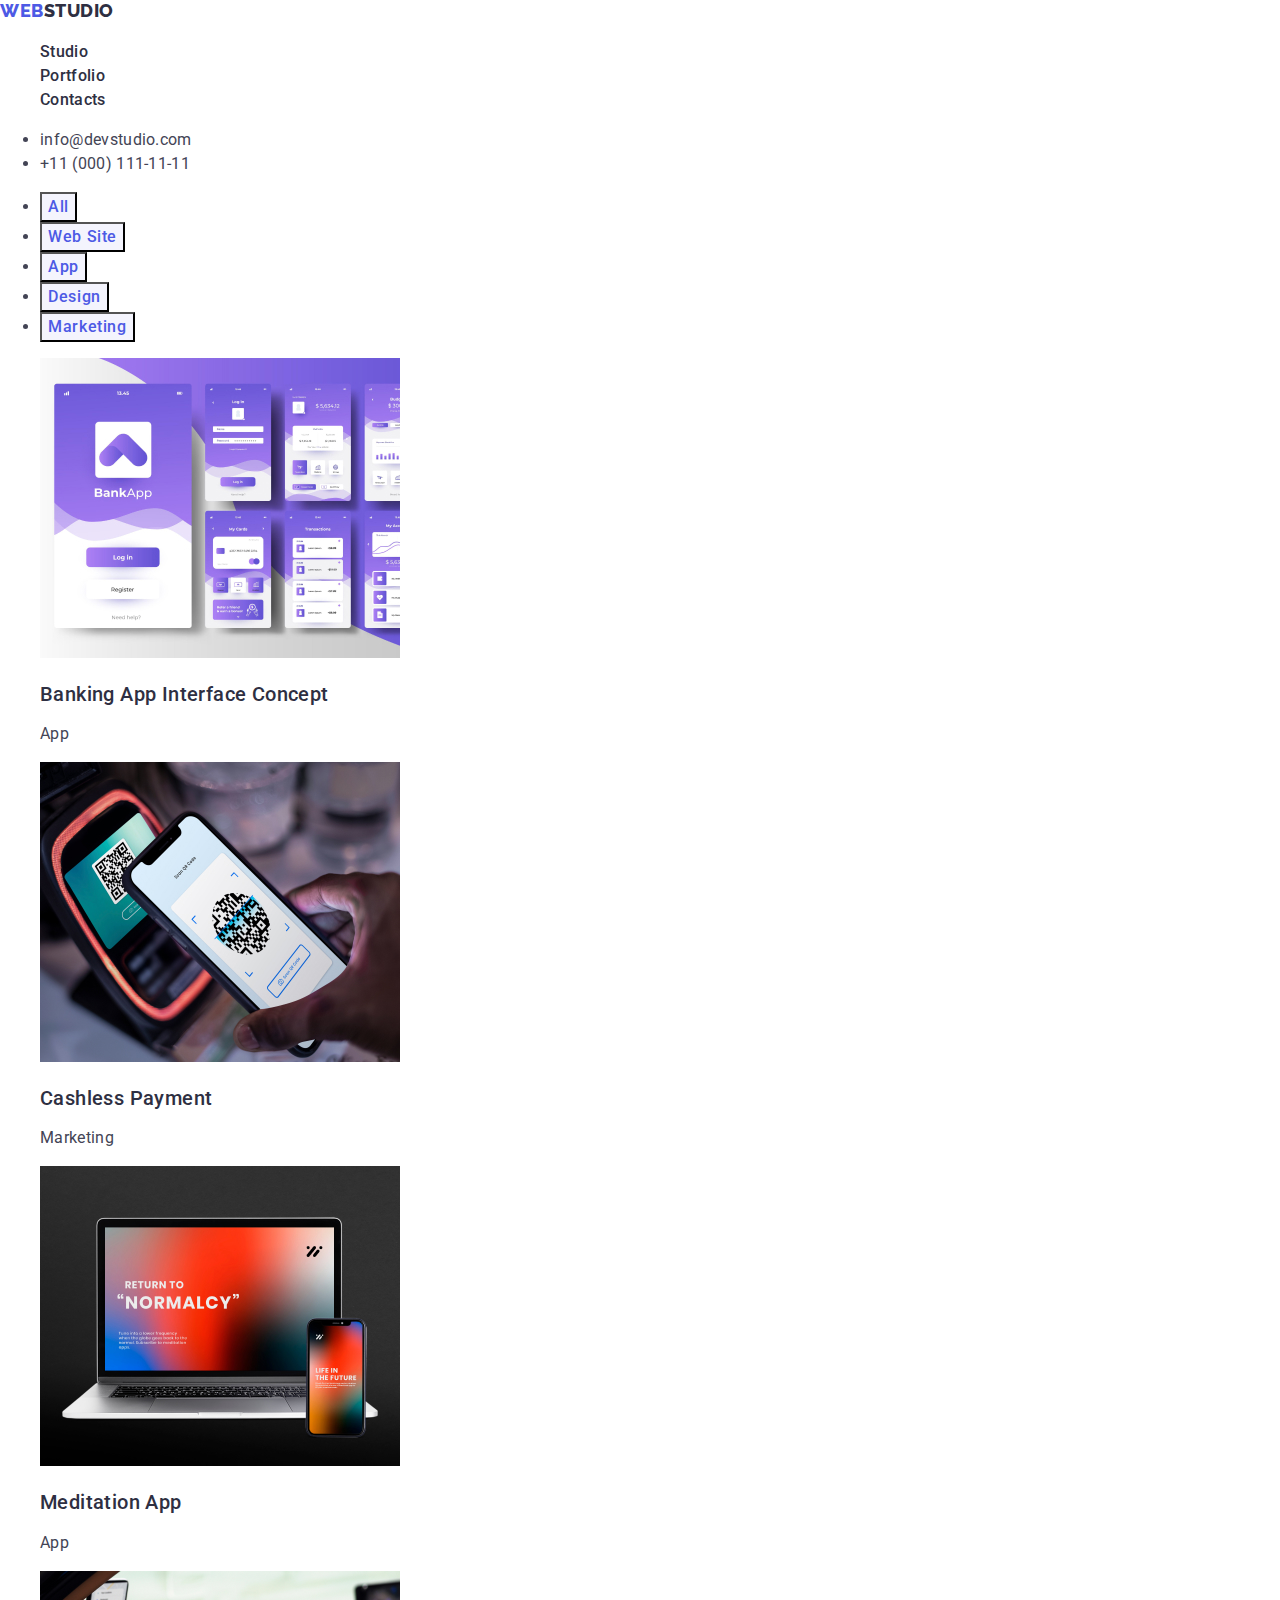
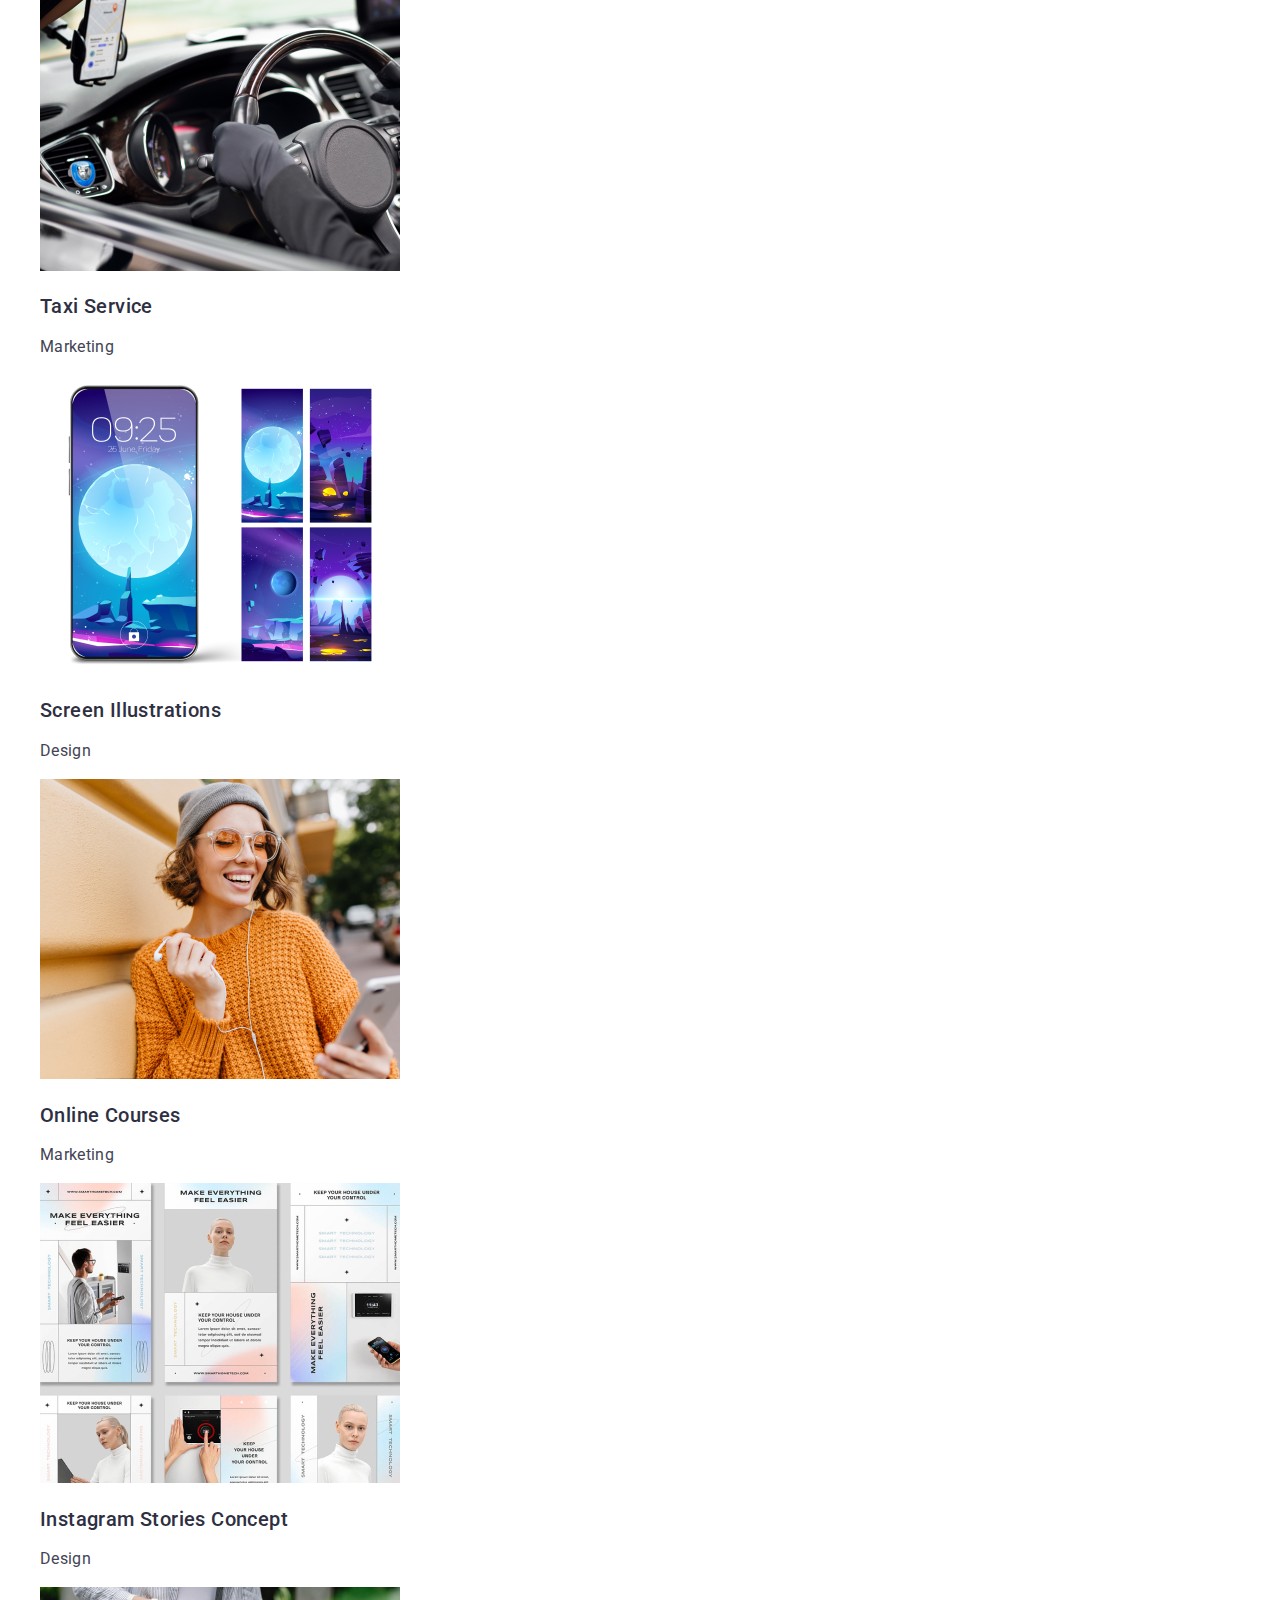
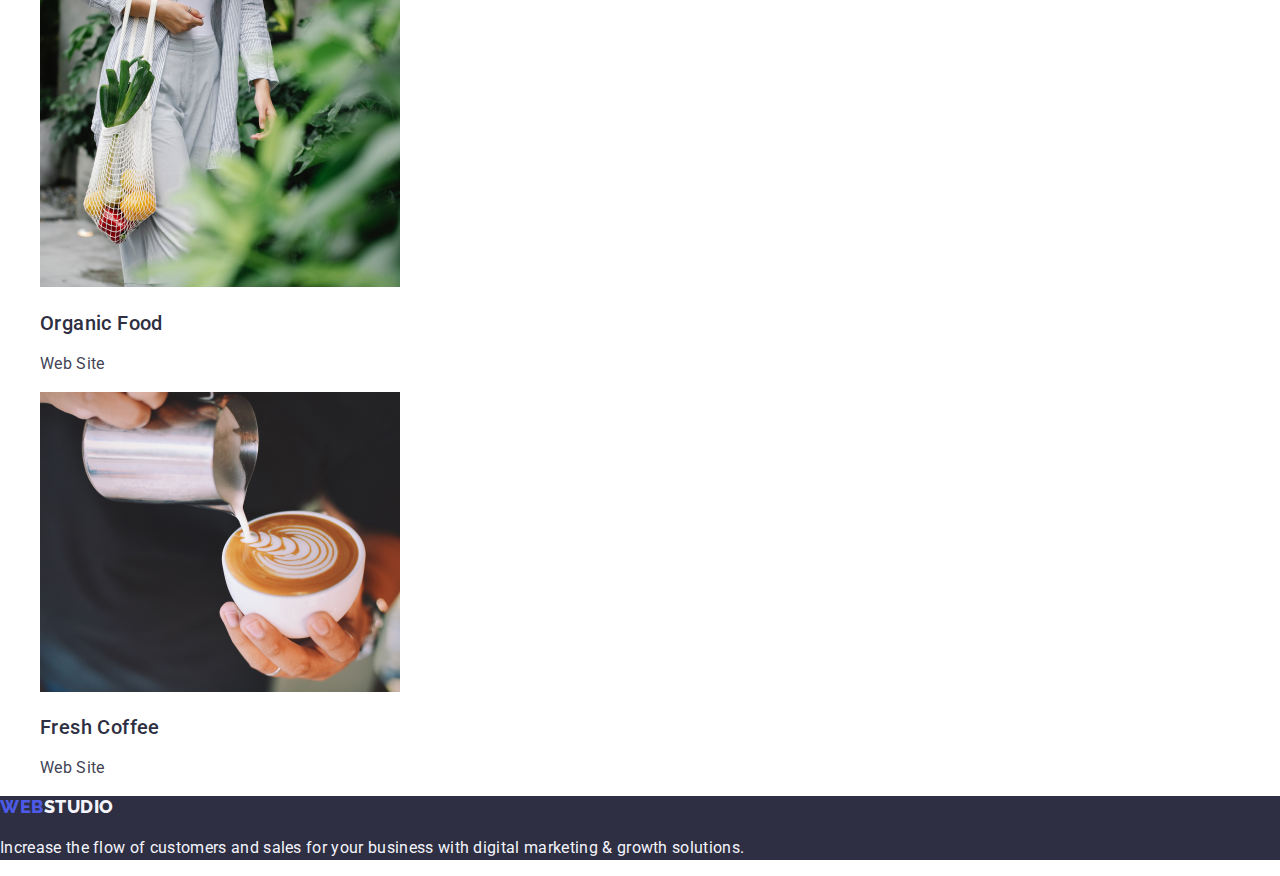
==== portfolio.html @ cd93c2cd "Clone" ====
<!DOCTYPE html>
<html lang="en">
  <head>
    <meta charset="UTF-8" />
    <meta http-equiv="X-UA-Compatible" content="IE=edge" />
    <meta name="viewport" content="width=device-width, initial-scale=1.0" />

    <link rel="preconnect" href="https://fonts.googleapis.com" />
    <link rel="preconnect" href="https://fonts.gstatic.com" crossorigin />
    <link
      href="https://fonts.googleapis.com/css2?family=Raleway:wght@800&family=Roboto:wght@400;500;700;900&display=swap"
      rel="stylesheet"
    />
    <link
      rel="stylesheet"
      href="https://cdn.jsdelivr.net/npm/modern-normalize@1.1.0/modern-normalize.min.css"
    />
    <link rel="stylesheet" href="./css/style.css" />
    <title>Portfolio</title>
  </head>
  <body>
    <header>
      <nav>
        <a class="logo link" href="./index.html"
          >Web<span class="logo-text">Studio</span>
        </a>
        <ul class="menu-nav list">
          <li><a class="menu-nav link" href="./index.html">Studio</a></li>
          <li>
            <a class="menu-nav link" href="./portfolio.html">Portfolio</a>
          </li>
          <li><a class="menu-nav link" href="">Contacts</a></li>
        </ul>
      </nav>

      <address class="contact">
        <ul class="contact list">
          <li>
            <a class="contact link" href="mailto:info@devstudio.com"
              >info@devstudio.com</a
            >
          </li>
          <li>
            <a class="contact link" href="tel:+110001111111"
              >+11 (000) 111-11-11</a
            >
          </li>
        </ul>
      </address>
    </header>
    <main>
      <section class="filter">
        <h1 hidden>Portfolio</h1>
        <ul class="filter list">
          <li><button class="filt-btn" type="button">All</button></li>
          <li><button class="filt-btn" type="button">Web Site</button></li>
          <li><button class="filt-btn" type="button">App</button></li>
          <li><button class="filt-btn" type="button">Design</button></li>
          <li><button class="filt-btn" type="button">Marketing</button></li>
        </ul>
        <ul class="work list">
          <li>
            <a class="project link" href="./images/banking-app.jpg">
              <img
                src="./images/banking-app.jpg"
                alt="Photo Banking App"
                width="360"
              />
              <h2 class="project-text">Banking App Interface Concept</h2>
              <p class="type-project">App</p>
            </a>
          </li>
          <li>
            <a class="project link" href="./images/cashless.jpg">
              <img
                src="./images/cashless.jpg"
                alt="Photo Cashless"
                width="360"
              />
              <h2 class="project-text">Cashless Payment</h2>
              <p class="type-project">Marketing</p>
            </a>
          </li>
          <li>
            <a class="project link" href="./images/meditation.jpg">
              <img
                src="./images/meditation.jpg"
                alt="Photo Meditation"
                width="360"
              />
              <h2 class="project-text">Meditation App</h2>
              <p class="type-project">App</p>
            </a>
          </li>
          <li>
            <a class="project link" href="./images/taxi-srv.jpg">
              <img
                src="./images/taxi-srv.jpg"
                alt="Pictures Taxi Service"
                width="360"
              />
              <h2 class="project-text">Taxi Service</h2>
              <p class="type-project">Marketing</p>
            </a>
          </li>
          <li>
            <a class="project link" href="./images/scr-illustr.jpg">
              <img
                src="./images/scr-illustr.jpg"
                alt="Pictures Screen Illustrations"
                width="360"
              />
              <h2 class="project-text">Screen Illustrations</h2>
              <p class="type-project">Design</p>
            </a>
          </li>
          <li>
            <a class="project link" href="./images/online-course.jpg">
              <img
                src="./images/online-course.jpg"
                alt="Pictures Online Courses"
                width="360"
              />
              <h2 class="project-text">Online Courses</h2>
              <p class="type-project">Marketing</p>
            </a>
          </li>
          <li>
            <a class="project link" href="./images/inst-story.jpg">
              <img
                src="./images/inst-story.jpg"
                alt="Photo Instagram Stories"
                width="360"
              />
              <h2 class="project-text">Instagram Stories Concept</h2>
              <p class="type-project">Design</p>
            </a>
          </li>
          <li>
            <a class="project link" href="./images/food.jpg">
              <img
                src="./images/food.jpg"
                alt="Photo Organic Food"
                width="360"
              />
              <h2 class="project-text">Organic Food</h2>
              <p class="type-project">Web Site</p>
            </a>
          </li>
          <li>
            <a class="project link" href="./images/coffee.jpg">
              <img
                src="./images/coffee.jpg"
                alt="Photo Fresh Coffee"
                width="360"
              />
              <h2 class="project-text">Fresh Coffee</h2>
              <p class="type-project">Web Site</p>
            </a>
          </li>
        </ul>
      </section>
    </main>
    <footer class="footer-conteiner">
      <a class="logo link" href="./index.html"
        >Web<span class="footer-logo">Studio</span></a
      >
      <p class="footer-text">
        Increase the flow of customers and sales for your business with digital
        marketing & growth solutions.
      </p>
    </footer>
  </body>
</html>
---- css/style.css ----
:root {
  --primary-font: "Roboto", sans-serif;
  --primary-fontsize: 16px;
  --primary-fontweight: 400;
  --primary-fontcolor: #434455;
  --primary-logocolor: #4d5ae5;
  --textcolor: #2e2f42;
  --textcolor2: #f4f4fd;
  --textlinknav: #404bbf;
  --primary-lineweight: 1.5;
  --btncolor: #4d5ae5;
  --btnBGcolor: #f4f4fd;
  --project-fontcolor: #2e2f42;
}

body {
  background: #ffffff;
  font-family: var(--primary-font);
  color: var(--primary-fontcolor);
  font-size: var(--primary-fontsize);
  line-height: var(--primary-lineweight);
  font-weight: var(--primary-fontweight);
}

.logo.link {
  font-family: "Raleway", sans-serif;
  font-weight: 800;
  text-transform: uppercase;
  font-size: 18px;
  line-height: 1.17;
  letter-spacing: 0.03em;
  color: var(--primary-logocolor);
  list-style: none;
  text-decoration: none;
}

.logo-text {
  color: var(--textcolor);
}

.menu-nav.list {
  font-weight: 500;
  list-style-type: none;
}
.menu-nav.link {
  letter-spacing: 0.02em;
  color: var(--textcolor);
  text-decoration: none;
}
.menu-nav.link:hover,
.menu-nav.link:focus {
  color: var(--textlinknav);
}

.contact {
  font-style: normal;
}

.contact.link:hover,
.contact.link:focus {
  color: #404bbf;
}

.contact.list {
  font-style: none;
  font-weight: 400;
  line-height: 1.5;
  color: #434455;
}

.contact.link {
  font-size: 16px;
  line-height: 1.5;
  letter-spacing: 0.02em;
  color: var(--primary-fontcolor);
  text-decoration: none;
}
.hero {
  background: var(--textcolor);
}

.hero-text {
  font-weight: 700;
  font-size: 56px;
  line-height: 1.07;
  text-align: center;
  letter-spacing: 0.02em;
  color: #ffffff;
}

.hero-button,
.filt-btn {
  background: #4d5ae5;
  font-family: "Roboto", sans-serif;
  font-weight: 500;
  font-size: 16px;
  line-height: 1.5;
  letter-spacing: 0.04em;
  color: #ffffff;
  cursor: pointer;
}
.hero-button:hover,
.hero-button:focus,
.contact-link:focus {
  background-color: #404bbf;
}

.hero-btn-txt {
}

.preference.list {
  list-style: none;
}
.pref-content {
  background-color: #ffffff;
}

.pref-text {
  font-size: 16px;
  line-height: 1.5;
  letter-spacing: 0.02em;
  color: var(---primary-fontcolor);
}

.name-sect {
  font-size: 36px;
  line-height: 1.11;
  letter-spacing: 0.02em;
  text-transform: capitalize;
  color: var(--textcolor);
  text-align: center;
}

.team-conteiner {
  background-color: #f4f4fd;
}
.doing.list {
  list-style: none;
}

.team.list {
  list-style: none;
}
.team-item {
  background-color: #ffffff;
}

.name-group {
  font-weight: 500;
  line-height: 1.2;
  font-size: 20px;
  letter-spacing: 0.02em;
  color: var(--textcolor);
}
.footer-conteiner {
  background-color: var(--textcolor);
}
.footer-text {
  line-height: 1.5;
  letter-spacing: 0.02em;
  color: #f4f4fd;
}
.footer-logo {
  color: #f4f4fd;
}

/* PORFOLIO */
.work.list {
  list-style: none;
}
.filt-btn {
  color: var(--btncolor);
  text-align: center;
  letter-spacing: 0.04em;
  background: var(--btnBGcolor);
}
.filt-btn:hover,
.filt-btn:focus {
  color: #ffffff;
  background-color: #404bbf;
}
.project.link {
  text-decoration: none;
}

.project-text {
  font-weight: 500;
  font-size: 20px;
  line-height: 1.2;
  letter-spacing: 0.02em;
  color: var(--project-fontcolor);
}
.type-project {
  font-weight: 400;
  font-size: 16px;
  line-height: 1.5;
  letter-spacing: 0.02em;
  color: var(--primary-fontcolor);
}
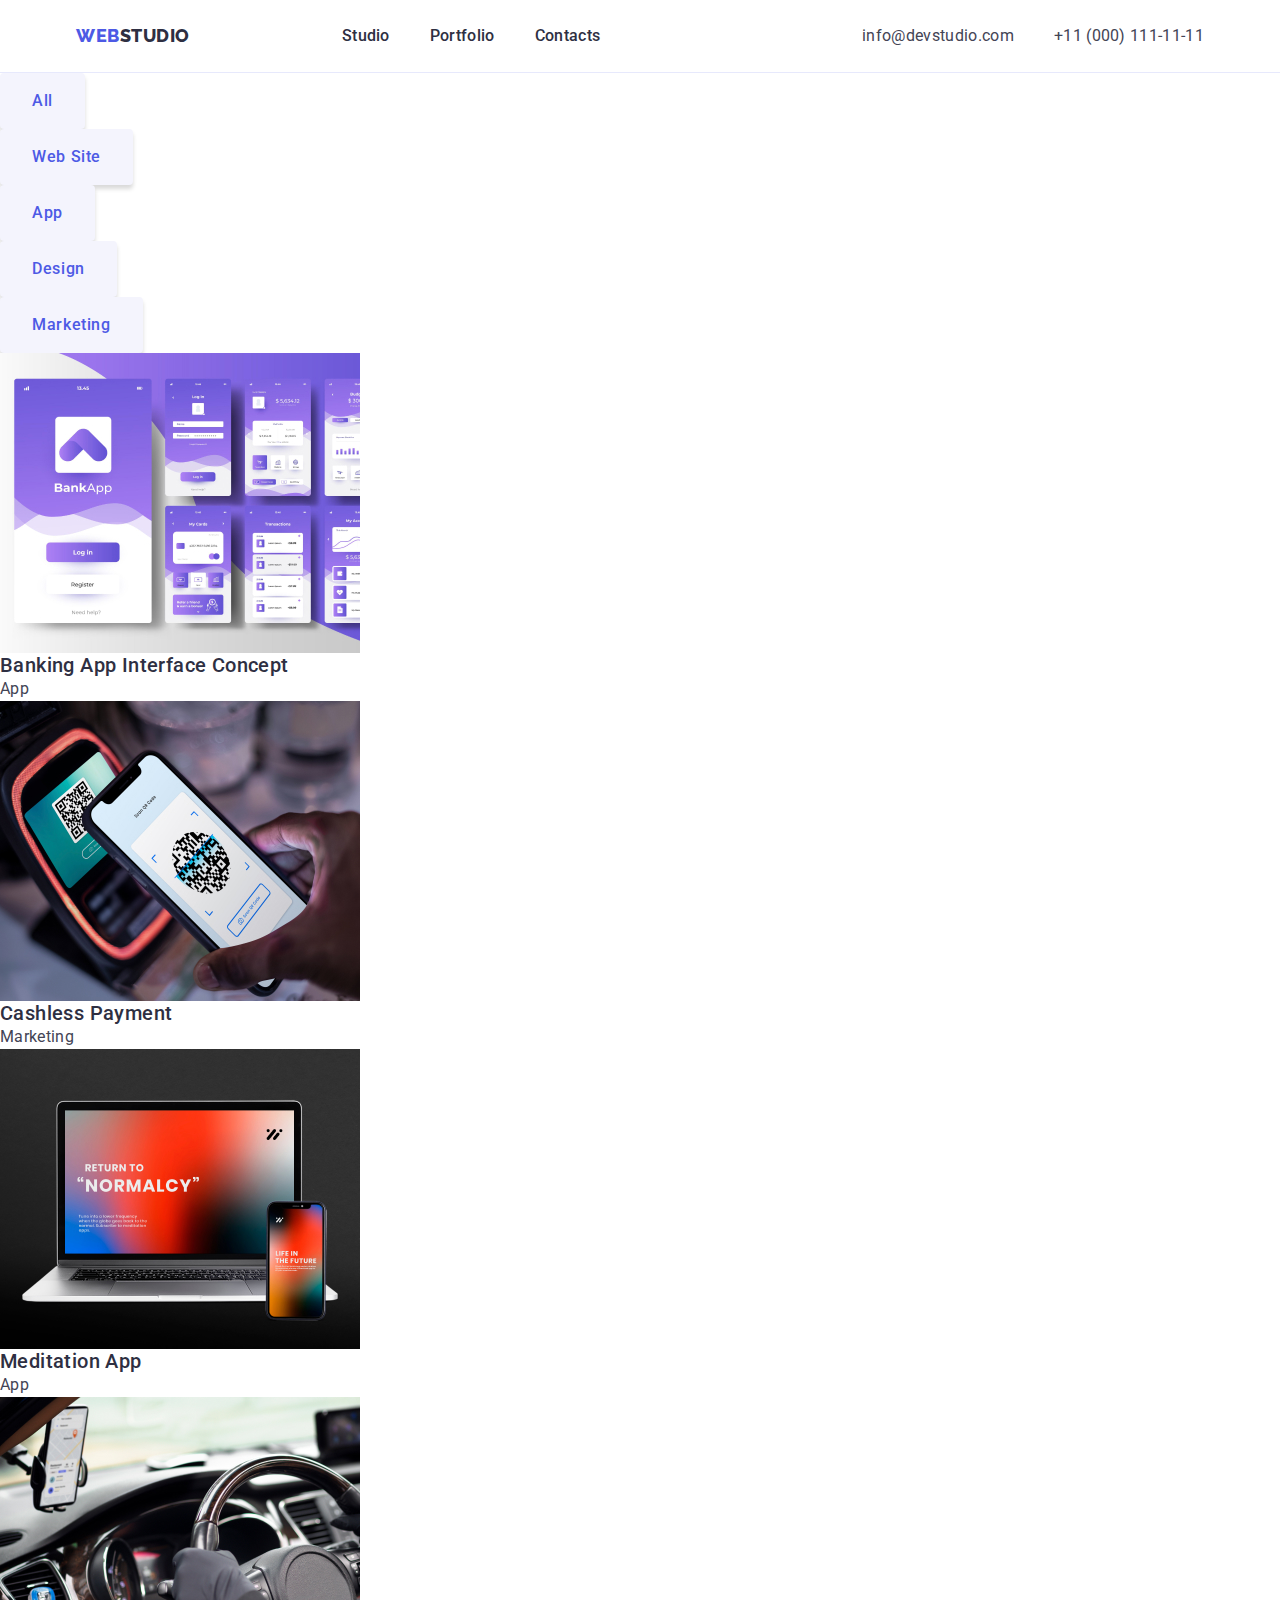
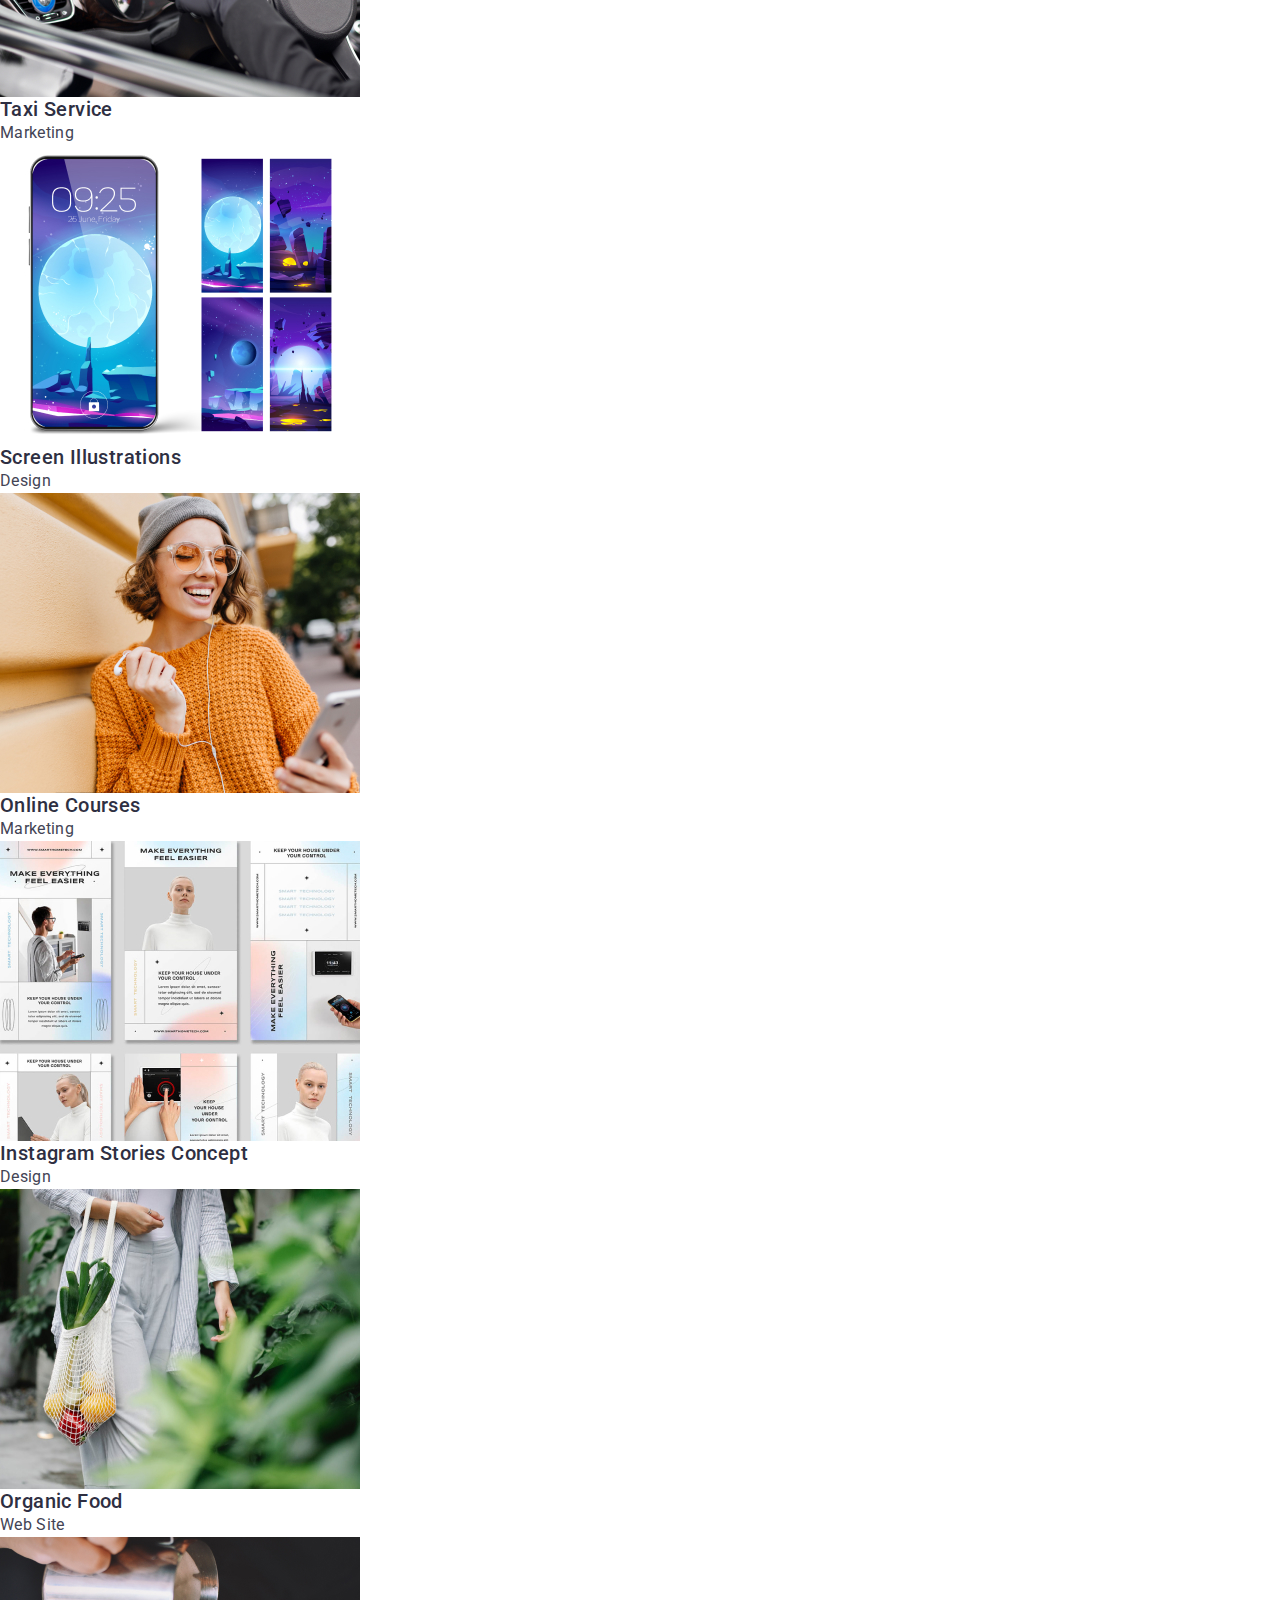
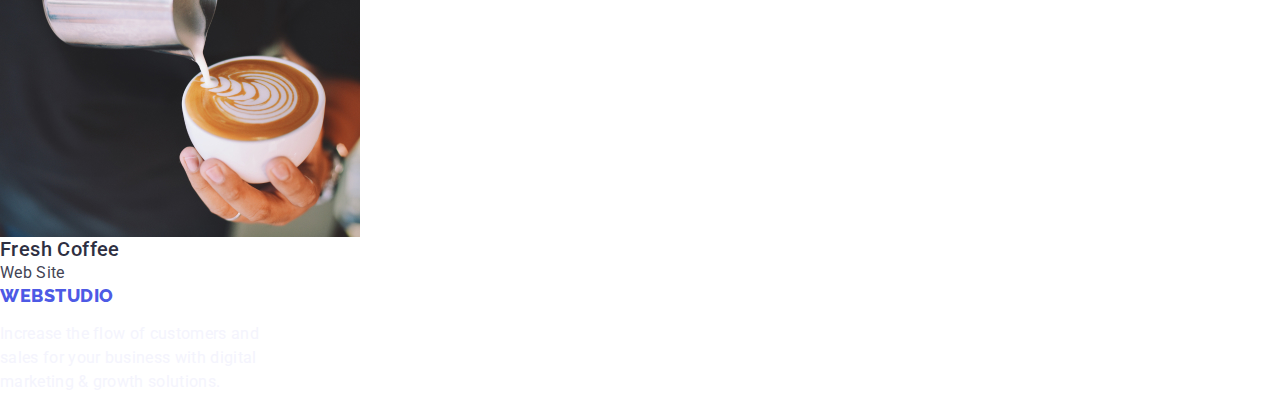
==== commit ba8535cf: "work over 01.06" ====
--- a/portfolio.html
+++ b/portfolio.html
@@ -19,35 +19,38 @@
     <title>Portfolio</title>
   </head>
   <body>
-    <header>
-      <nav>
-        <a class="logo link" href="./index.html"
-          >Web<span class="logo-text">Studio</span>
-        </a>
-        <ul class="menu-nav list">
-          <li><a class="menu-nav link" href="./index.html">Studio</a></li>
-          <li>
-            <a class="menu-nav link" href="./portfolio.html">Portfolio</a>
-          </li>
-          <li><a class="menu-nav link" href="">Contacts</a></li>
-        </ul>
-      </nav>
+    <header class="page-header">
+      <div class="container header-container">
+        <nav class="menu">
+          <a class="logo link" href="./index.html"
+            >Web<span class="logo-text">Studio</span>
+          </a>
+          <ul class="menu-nav list">
+            <li><a class="menu-nav link" href="./index.html">Studio</a></li>
+            <li>
+              <a class="menu-nav link" href="./portfolio.html">Portfolio</a>
+            </li>
+            <li><a class="menu-nav link" href="">Contacts</a></li>
+          </ul>
+        </nav>
 
-      <address class="contact">
-        <ul class="contact list">
-          <li>
-            <a class="contact link" href="mailto:info@devstudio.com"
-              >info@devstudio.com</a
-            >
-          </li>
-          <li>
-            <a class="contact link" href="tel:+110001111111"
-              >+11 (000) 111-11-11</a
-            >
-          </li>
-        </ul>
-      </address>
+        <address class="contact">
+          <ul class="contact list">
+            <li>
+              <a class="contact link" href="mailto:info@devstudio.com"
+                >info@devstudio.com</a
+              >
+            </li>
+            <li>
+              <a class="contact link" href="tel:+110001111111"
+                >+11 (000) 111-11-11</a
+              >
+            </li>
+          </ul>
+        </address>
+      </div>
     </header>
+    
     <main>
       <section class="filter">
         <h1 hidden>Portfolio</h1>
--- a/css/style.css
+++ b/css/style.css
@@ -13,6 +13,36 @@
   --project-fontcolor: #2e2f42;
 }
 
+h1,
+h2,
+h3,
+h4,
+h5,
+h6,
+p {
+  margin: 0;
+  margin-bottom: 0;
+}
+ul {
+  margin-top: 0;
+  margin-bottom: 0;
+  padding-left: 0;
+}
+
+a {
+  text-decoration: none;
+}
+
+img {
+  display: block;
+}
+
+.list {
+  list-style: none;
+  padding-left: 0;
+  margin: 0;
+}
+
 body {
   background: #ffffff;
   font-family: var(--primary-font);
@@ -21,7 +51,31 @@
   line-height: var(--primary-lineweight);
   font-weight: var(--primary-fontweight);
 }
-
+.container {
+  width: 1158px;
+  padding-left: 15px;
+  padding-right: 15px;
+  margin: 0 auto;
+  /* outline: ; */
+}
+
+.page-header{
+  border-bottom: 1px solid #e7e9fc
+}
+
+.container.header-container{
+  display: flex;
+  gap: 40px;
+  align-items: center;
+  height: 72px;
+
+  padding-top: 24px;
+  padding-bottom: 24px;
+}
+
+.logo-text {
+  color: var(--textcolor);
+}
 .logo.link {
   font-family: "Raleway", sans-serif;
   font-weight: 800;
@@ -34,38 +88,61 @@
   text-decoration: none;
 }
 
-.logo-text {
-  color: var(--textcolor);
+.menu {
+  display: flex;
+  align-items: center;
+  flex-grow: 1;
+}
+
+.logo {
+  display: flex;
+  flex-direction: row;
+  align-items: center;
+  margin-right: 76px;
+}
+
+.menu-nav {
+  gap: 40px;
+  display: flex;
+  align-items: center;
 }
 
 .menu-nav.list {
   font-weight: 500;
   list-style-type: none;
+  margin-left: 76px;
 }
 .menu-nav.link {
   letter-spacing: 0.02em;
   color: var(--textcolor);
   text-decoration: none;
-}
+  padding: 24px 0 24px;
+}
+
 .menu-nav.link:hover,
 .menu-nav.link:focus {
   color: var(--textlinknav);
 }
 
-.contact {
-  font-style: normal;
-}
-
 .contact.link:hover,
 .contact.link:focus {
   color: #404bbf;
 }
 
+.contact {
+  display: flex;
+  margin: 0 auto;
+}
 .contact.list {
+  display: flex;
+  gap: 40px;
+
   font-style: none;
   font-weight: 400;
   line-height: 1.5;
   color: #434455;
+  font-style: normal;
+  list-style-type: none;
 }
 
 .contact.link {
@@ -75,22 +152,47 @@
   color: var(--primary-fontcolor);
   text-decoration: none;
 }
-.hero {
+
+/* ---------------------SECTION 1 */
+
+.section {
+  /* padding-top: 120px;
+  padding-bottom: 120px; */
+}
+
+.section.hero {
   background: var(--textcolor);
+  height: 600px;
+  padding-top: 188px;
+  padding-bottom: 188px;
 }
 
 .hero-text {
   font-weight: 700;
   font-size: 56px;
   line-height: 1.07;
-  text-align: center;
   letter-spacing: 0.02em;
   color: #ffffff;
+
+  max-width: 496px;
+  margin: 0 auto;
+  margin-bottom: 48px;
+}
+
+.hero-button {
+  display: block;
+  margin: 0 auto;
+  min-width: 169px;
 }
 
 .hero-button,
 .filt-btn {
+  padding: 16px 32px;
   background: #4d5ae5;
+  box-shadow: 0px 4px 4px rgba(0, 0, 0, 0.15);
+  border-radius: 4px;
+  border: none;
+
   font-family: "Roboto", sans-serif;
   font-weight: 500;
   font-size: 16px;
@@ -108,11 +210,23 @@
 .hero-btn-txt {
 }
 
+/* -------------------SECTION 2 */
+.section.preference {
+  padding-top: 120px;
+  padding-bottom: 120px;
+}
+
 .preference.list {
-  list-style: none;
-}
+  display: flex;
+  gap: 24px;
+
+  list-style: none;
+}
+
 .pref-content {
   background-color: #ffffff;
+  width: calc((100% - 24px * 3) / 4);
+  margin-bottom: 8px;
 }
 
 .pref-text {
@@ -122,6 +236,12 @@
   color: var(---primary-fontcolor);
 }
 
+
+
+/* ---------------------SECTION 3 */
+.section.doing {
+  padding-bottom: 120px;
+}
 .name-sect {
   font-size: 36px;
   line-height: 1.11;
@@ -129,38 +249,77 @@
   text-transform: capitalize;
   color: var(--textcolor);
   text-align: center;
-}
-
-.team-conteiner {
+  margin-bottom: 72px;
+}
+.doing.list {
+  display: flex;
+  gap: 24px;
+  list-style: none;
+}
+/* ----------------SECTION 4 */
+.section.team {
   background-color: #f4f4fd;
-}
-.doing.list {
-  list-style: none;
+  padding-top: 120px;
+  padding-bottom: 120px;
 }
 
 .team.list {
-  list-style: none;
-}
+  display: flex;
+  gap: 24px;
+  list-style: none;
+}
+
 .team-item {
   background-color: #ffffff;
 }
 
-.name-group {
+.team-name-group {
   font-weight: 500;
   line-height: 1.2;
   font-size: 20px;
   letter-spacing: 0.02em;
   color: var(--textcolor);
 }
-.footer-conteiner {
+.container.footer-content {
+  display: flex;
+  flex-direction: column;
+}
+
+.footer {
   background-color: var(--textcolor);
+  height: 312px;
+  padding: 100px 0;
 }
 .footer-text {
   line-height: 1.5;
   letter-spacing: 0.02em;
   color: #f4f4fd;
-}
-.footer-logo {
+  max-width: 264px;
+  margin-top: 16px;
+}
+.logo-footer {
+  display: flex;
+  flex-direction: row;
+  align-items: center;
+}
+
+.logo-footer.link {
+  display: inline-block;
+
+  font-family: "Raleway", sans-serif;
+  font-weight: 800;
+  text-transform: uppercase;
+  font-size: 18px;
+  line-height: 1.17;
+  letter-spacing: 0.03em;
+  color: var(--primary-logocolor);
+  list-style: none;
+  text-decoration: none;
+
+  margin-bottom: 16px;
+}
+
+.logo-footer-text {
   color: #f4f4fd;
 }
 
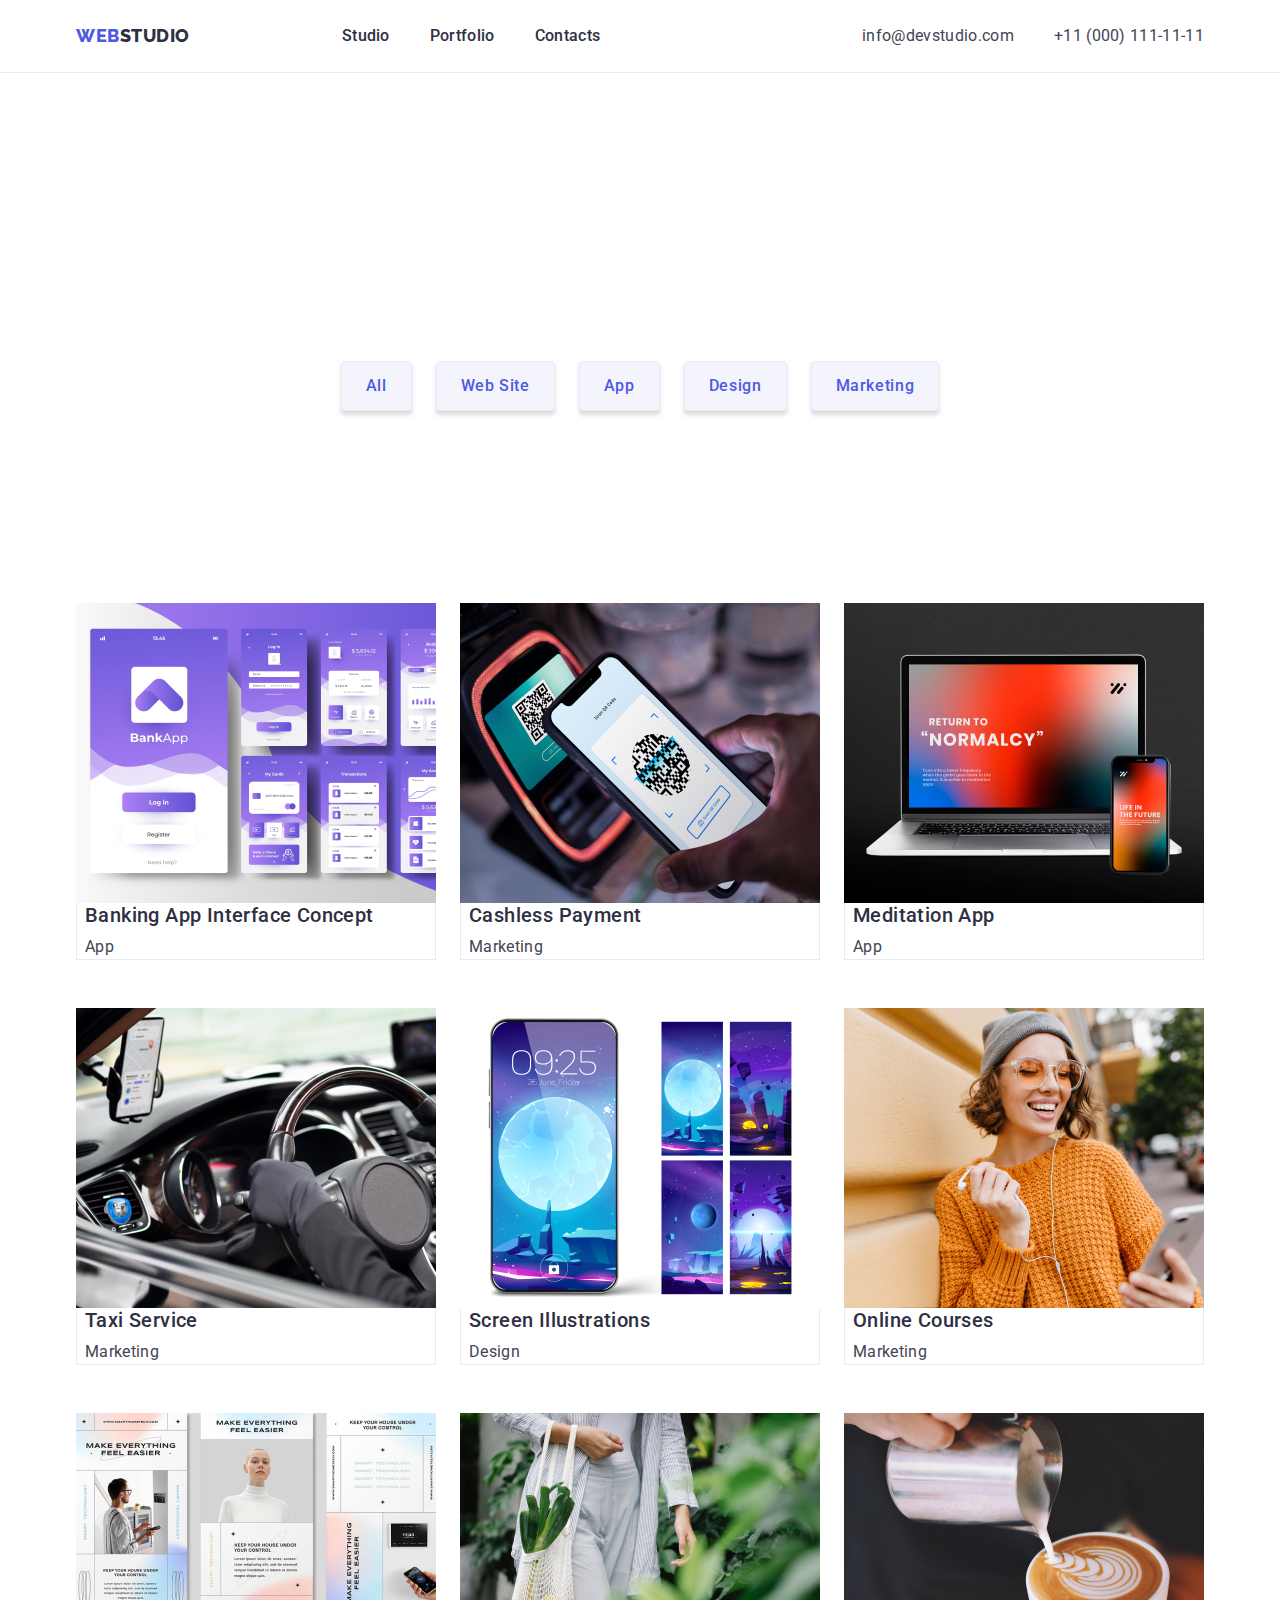
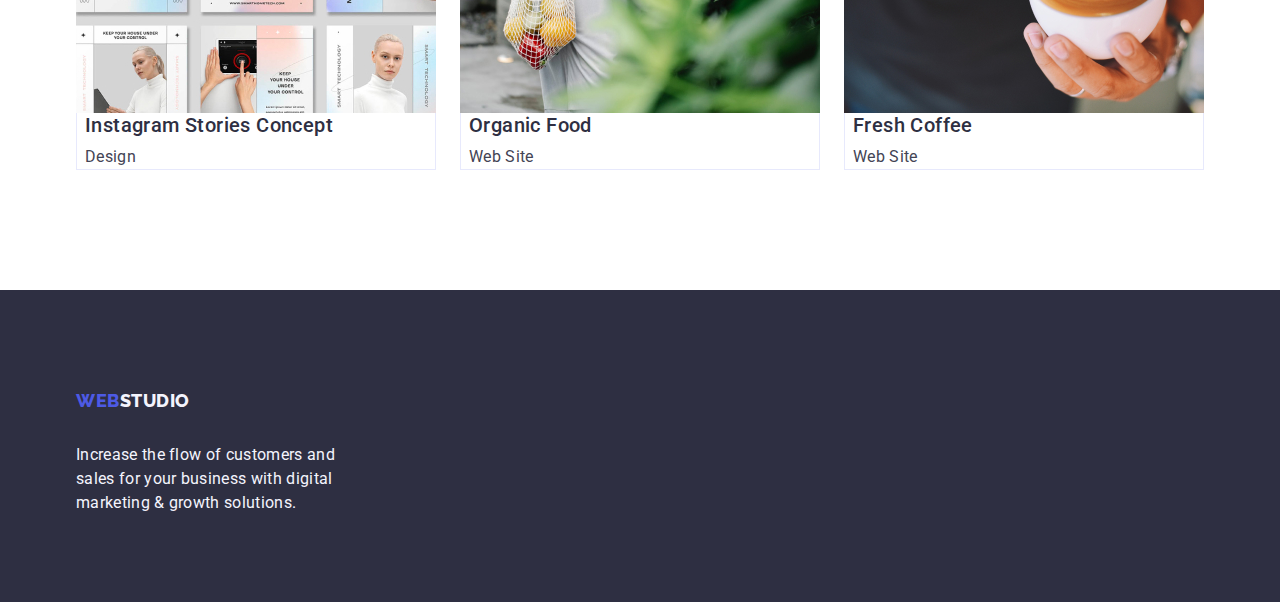
==== commit 3efef50f: "Home Over 1.06" ====
--- a/portfolio.html
+++ b/portfolio.html
@@ -50,128 +50,150 @@
         </address>
       </div>
     </header>
-    
+
     <main>
       <section class="filter">
-        <h1 hidden>Portfolio</h1>
-        <ul class="filter list">
-          <li><button class="filt-btn" type="button">All</button></li>
-          <li><button class="filt-btn" type="button">Web Site</button></li>
-          <li><button class="filt-btn" type="button">App</button></li>
-          <li><button class="filt-btn" type="button">Design</button></li>
-          <li><button class="filt-btn" type="button">Marketing</button></li>
-        </ul>
-        <ul class="work list">
-          <li>
-            <a class="project link" href="./images/banking-app.jpg">
-              <img
-                src="./images/banking-app.jpg"
-                alt="Photo Banking App"
-                width="360"
-              />
-              <h2 class="project-text">Banking App Interface Concept</h2>
-              <p class="type-project">App</p>
-            </a>
-          </li>
-          <li>
-            <a class="project link" href="./images/cashless.jpg">
-              <img
-                src="./images/cashless.jpg"
-                alt="Photo Cashless"
-                width="360"
-              />
-              <h2 class="project-text">Cashless Payment</h2>
-              <p class="type-project">Marketing</p>
-            </a>
-          </li>
-          <li>
-            <a class="project link" href="./images/meditation.jpg">
-              <img
-                src="./images/meditation.jpg"
-                alt="Photo Meditation"
-                width="360"
-              />
-              <h2 class="project-text">Meditation App</h2>
-              <p class="type-project">App</p>
-            </a>
-          </li>
-          <li>
-            <a class="project link" href="./images/taxi-srv.jpg">
-              <img
-                src="./images/taxi-srv.jpg"
-                alt="Pictures Taxi Service"
-                width="360"
-              />
-              <h2 class="project-text">Taxi Service</h2>
-              <p class="type-project">Marketing</p>
-            </a>
-          </li>
-          <li>
-            <a class="project link" href="./images/scr-illustr.jpg">
-              <img
-                src="./images/scr-illustr.jpg"
-                alt="Pictures Screen Illustrations"
-                width="360"
-              />
-              <h2 class="project-text">Screen Illustrations</h2>
-              <p class="type-project">Design</p>
-            </a>
-          </li>
-          <li>
-            <a class="project link" href="./images/online-course.jpg">
-              <img
-                src="./images/online-course.jpg"
-                alt="Pictures Online Courses"
-                width="360"
-              />
-              <h2 class="project-text">Online Courses</h2>
-              <p class="type-project">Marketing</p>
-            </a>
-          </li>
-          <li>
-            <a class="project link" href="./images/inst-story.jpg">
-              <img
-                src="./images/inst-story.jpg"
-                alt="Photo Instagram Stories"
-                width="360"
-              />
-              <h2 class="project-text">Instagram Stories Concept</h2>
-              <p class="type-project">Design</p>
-            </a>
-          </li>
-          <li>
-            <a class="project link" href="./images/food.jpg">
-              <img
-                src="./images/food.jpg"
-                alt="Photo Organic Food"
-                width="360"
-              />
-              <h2 class="project-text">Organic Food</h2>
-              <p class="type-project">Web Site</p>
-            </a>
-          </li>
-          <li>
-            <a class="project link" href="./images/coffee.jpg">
-              <img
-                src="./images/coffee.jpg"
-                alt="Photo Fresh Coffee"
-                width="360"
-              />
-              <h2 class="project-text">Fresh Coffee</h2>
-              <p class="type-project">Web Site</p>
-            </a>
-          </li>
-        </ul>
+        <div class="container">
+          <h1 hidden>Portfolio</h1>
+          <ul class="filter list">
+            <li><button class="filt-btn" type="button">All</button></li>
+            <li><button class="filt-btn" type="button">Web Site</button></li>
+            <li><button class="filt-btn" type="button">App</button></li>
+            <li><button class="filt-btn" type="button">Design</button></li>
+            <li><button class="filt-btn" type="button">Marketing</button></li>
+          </ul>
+          <ul class="work list">
+            <li class="work-items">
+              <a class="project link" href="./images/banking-app.jpg">
+                <img
+                  src="./images/banking-app.jpg"
+                  alt="Photo Banking App"
+                  width="360"
+                />
+                <div class="work-items-conteiner">
+                  <h2 class="project-text">Banking App Interface Concept</h2>
+                  <p class="type-project">App</p>
+                </div>
+              </a>
+            </li>
+            <li class="work-items">
+              <a class="project link" href="./images/cashless.jpg">
+                <img
+                  src="./images/cashless.jpg"
+                  alt="Photo Cashless"
+                  width="360"
+                />
+                <div class="work-items-conteiner">
+                  <h2 class="project-text">Cashless Payment</h2>
+                  <p class="type-project">Marketing</p>
+                </div>
+              </a>
+            </li>
+            <li class="work-items">
+              <a class="project link" href="./images/meditation.jpg">
+                <img
+                  src="./images/meditation.jpg"
+                  alt="Photo Meditation"
+                  width="360"
+                />
+                <div class="work-items-conteiner">
+                  <h2 class="project-text">Meditation App</h2>
+                  <p class="type-project">App</p>
+                </div>
+              </a>
+            </li>
+            <li class="work-items">
+              <a class="project link" href="./images/taxi-srv.jpg">
+                <img
+                  src="./images/taxi-srv.jpg"
+                  alt="Pictures Taxi Service"
+                  width="360"
+                />
+                <div class="work-items-conteiner">
+                  <h2 class="project-text">Taxi Service</h2>
+                  <p class="type-project">Marketing</p>
+                </div>
+              </a>
+            </li>
+            <li class="work-items">
+              <a class="project link" href="./images/scr-illustr.jpg">
+                <img
+                  src="./images/scr-illustr.jpg"
+                  alt="Pictures Screen Illustrations"
+                  width="360"
+                />
+                <div class="work-items-conteiner">
+                  <h2 class="project-text">Screen Illustrations</h2>
+                  <p class="type-project">Design</p>
+                </div>
+              </a>
+            </li>
+            <li class="work-items">
+              <a class="project link" href="./images/online-course.jpg">
+                <img
+                  src="./images/online-course.jpg"
+                  alt="Pictures Online Courses"
+                  width="360"
+                />
+                <div class="work-items-conteiner">
+                  <h2 class="project-text">Online Courses</h2>
+                  <p class="type-project">Marketing</p>
+                </div>
+              </a>
+            </li>
+            <li class="work-items">
+              <a class="project link" href="./images/inst-story.jpg">
+                <img
+                  src="./images/inst-story.jpg"
+                  alt="Photo Instagram Stories"
+                  width="360"
+                />
+                <div class="work-items-conteiner">
+                  <h2 class="project-text">Instagram Stories Concept</h2>
+                  <p class="type-project">Design</p>
+                </div>
+              </a>
+            </li>
+            <li class="work-items">
+              <a class="project link" href="./images/food.jpg">
+                <img
+                  src="./images/food.jpg"
+                  alt="Photo Organic Food"
+                  width="360"
+                />
+                <div class="work-items-conteiner">
+                  <h2 class="project-text">Organic Food</h2>
+                  <p class="type-project">Web Site</p>
+                </div>
+              </a>
+            </li>
+            <li class="work-items">
+              <a class="project link" href="./images/coffee.jpg">
+                <img
+                  src="./images/coffee.jpg"
+                  alt="Photo Fresh Coffee"
+                  width="360"
+                />
+                <div class="work-items-conteiner">
+                  <h2 class="project-text">Fresh Coffee</h2>
+                  <p class="type-project">Web Site</p>
+                </div>
+              </a>
+            </li>
+          </ul>
+        </div>
       </section>
     </main>
-    <footer class="footer-conteiner">
-      <a class="logo link" href="./index.html"
-        >Web<span class="footer-logo">Studio</span></a
-      >
-      <p class="footer-text">
-        Increase the flow of customers and sales for your business with digital
-        marketing & growth solutions.
-      </p>
+    <footer class="footer">
+      <div class="container footer-content">
+        <a class="logo-footer link" href="./index.html"
+          >Web<span class="logo-footer-text">Studio</span></a
+        >
+        <p class="footer-text">
+          Increase the flow of customers and sales for your business with
+          digital marketing & growth solutions.
+        </p>
+      </div>
     </footer>
   </body>
 </html>
--- a/css/style.css
+++ b/css/style.css
@@ -11,6 +11,7 @@
   --btncolor: #4d5ae5;
   --btnBGcolor: #f4f4fd;
   --project-fontcolor: #2e2f42;
+  --collor-button: #e7e9fc;
 }
 
 h1,
@@ -59,11 +60,11 @@
   /* outline: ; */
 }
 
-.page-header{
-  border-bottom: 1px solid #e7e9fc
-}
-
-.container.header-container{
+.page-header {
+  border-bottom: 1px solid #e7e9fc;
+}
+
+.container.header-container {
   display: flex;
   gap: 40px;
   align-items: center;
@@ -236,8 +237,6 @@
   color: var(---primary-fontcolor);
 }
 
-
-
 /* ---------------------SECTION 3 */
 .section.doing {
   padding-bottom: 120px;
@@ -265,12 +264,15 @@
 
 .team.list {
   display: flex;
-  gap: 24px;
-  list-style: none;
-}
-
+  list-style: none;
+}
+.card-content {
+  padding: 32px 16px 32px;
+}
 .team-item {
   background-color: #ffffff;
+  border-radius: 0px 0px 4px 4px;
+  width: calc((100% - 24px * 3) / 4);
 }
 
 .team-name-group {
@@ -279,10 +281,15 @@
   font-size: 20px;
   letter-spacing: 0.02em;
   color: var(--textcolor);
+  text-align: center;
+  margin-bottom: 8px;
 }
 .container.footer-content {
   display: flex;
   flex-direction: column;
+}
+.pref-text {
+  text-align: center;
 }
 
 .footer {
@@ -324,19 +331,54 @@
 }
 
 /* PORFOLIO */
+.filter {
+  padding-top: 96px;
+  padding-bottom: 120px;
+}
+
+.filter.list {
+  display: flex;
+  gap: 24px;
+  justify-content: center;
+  margin-top: 96px;
+  margin-bottom: 72px;
+}
+.work-items {
+  width: calc((100% - 48) / 3);
+}
 .work.list {
-  list-style: none;
-}
+  display: flex;
+  flex-wrap: wrap;
+  justify-content: center;
+  row-gap: 48px;
+  column-gap: 24px;
+  list-style: none;
+
+  margin: 0 auto;
+}
+.work-items-conteiner {
+  display: flex;
+  flex-direction: column;
+  border: 1px solid #e7e9fc;
+  padding-left: 8px;
+  padding-right: 8px;
+  border-top: none;
+}
+
 .filt-btn {
   color: var(--btncolor);
   text-align: center;
   letter-spacing: 0.04em;
   background: var(--btnBGcolor);
+  padding: 12px 24px;
+  border: 1px solid var(--collor-button);
+  border-radius: 4px;
 }
 .filt-btn:hover,
 .filt-btn:focus {
   color: #ffffff;
   background-color: #404bbf;
+  border: 1px solid transparent;
 }
 .project.link {
   text-decoration: none;
@@ -348,6 +390,7 @@
   line-height: 1.2;
   letter-spacing: 0.02em;
   color: var(--project-fontcolor);
+  margin-bottom: 8px;
 }
 .type-project {
   font-weight: 400;
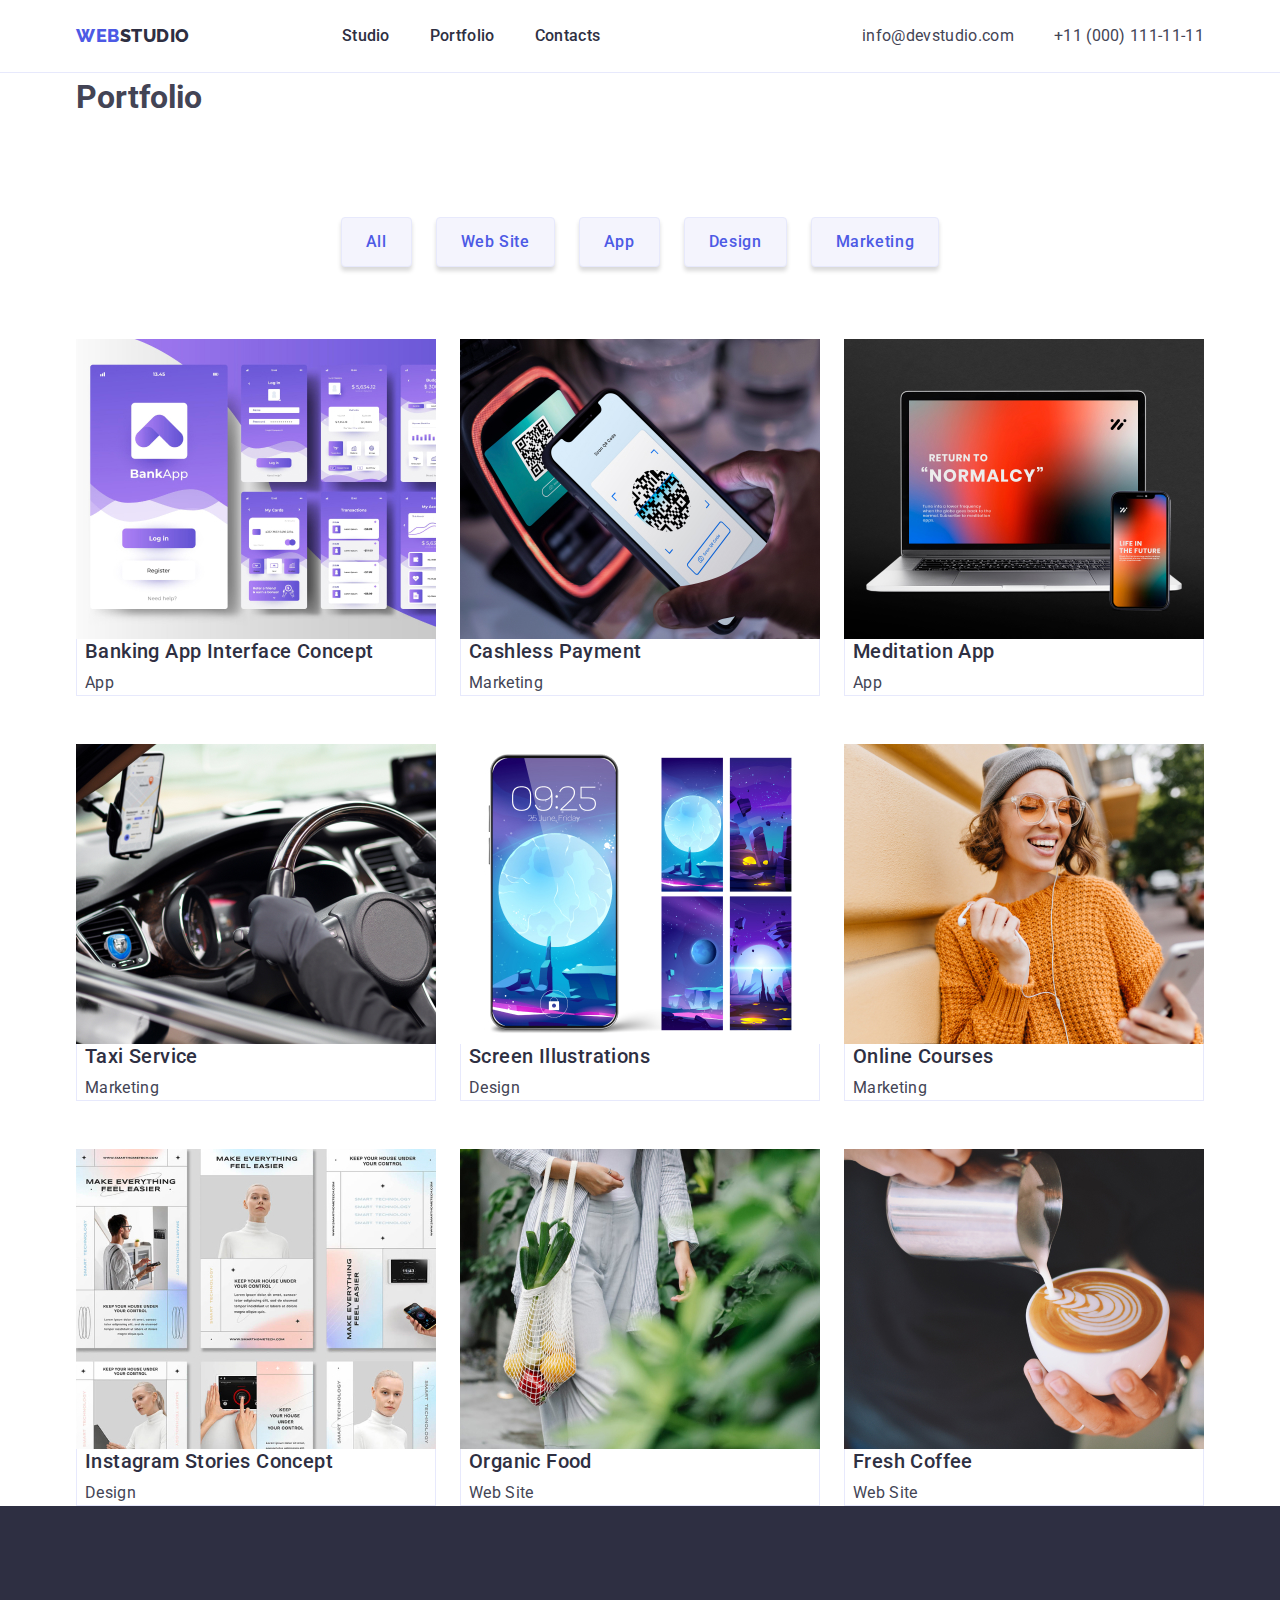
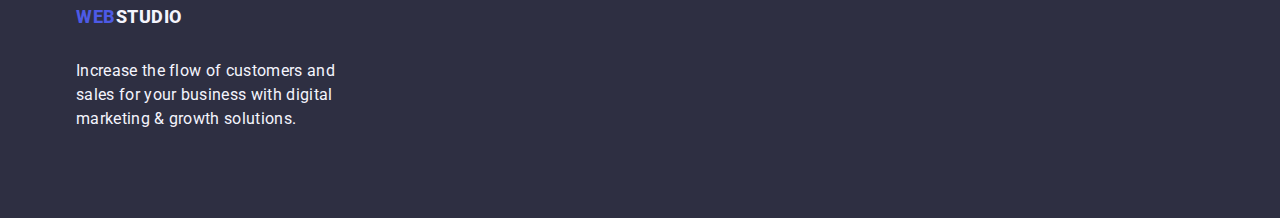
==== commit acdb3423: ".visually-hidden" ====
--- a/portfolio.html
+++ b/portfolio.html
@@ -54,7 +54,7 @@
     <main>
       <section class="filter">
         <div class="container">
-          <h1 hidden>Portfolio</h1>
+          <h1 class="visually-hidden">Portfolio</h1>
           <ul class="filter list">
             <li><button class="filt-btn" type="button">All</button></li>
             <li><button class="filt-btn" type="button">Web Site</button></li>
--- a/css/style.css
+++ b/css/style.css
@@ -54,10 +54,8 @@
 }
 .container {
   width: 1158px;
-  padding-left: 15px;
-  padding-right: 15px;
   margin: 0 auto;
-  /* outline: ; */
+  padding: 0 15px;
 }
 
 .page-header {
@@ -237,6 +235,10 @@
   color: var(---primary-fontcolor);
 }
 
+.name-group{
+  margin-bottom: 8px;
+}
+
 /* ---------------------SECTION 3 */
 .section.doing {
   padding-bottom: 120px;
@@ -265,6 +267,7 @@
 .team.list {
   display: flex;
   list-style: none;
+  gap: 24px;
 }
 .card-content {
   padding: 32px 16px 32px;
@@ -304,14 +307,10 @@
   max-width: 264px;
   margin-top: 16px;
 }
-.logo-footer {
-  display: flex;
-  flex-direction: row;
-  align-items: center;
-}
 
 .logo-footer.link {
   display: inline-block;
+  display: inline-block
 
   font-family: "Raleway", sans-serif;
   font-weight: 800;
@@ -332,8 +331,8 @@
 
 /* PORFOLIO */
 .filter {
-  padding-top: 96px;
-  padding-bottom: 120px;
+  /* padding-top: 96px;
+  padding-bottom: 120px; */
 }
 
 .filter.list {
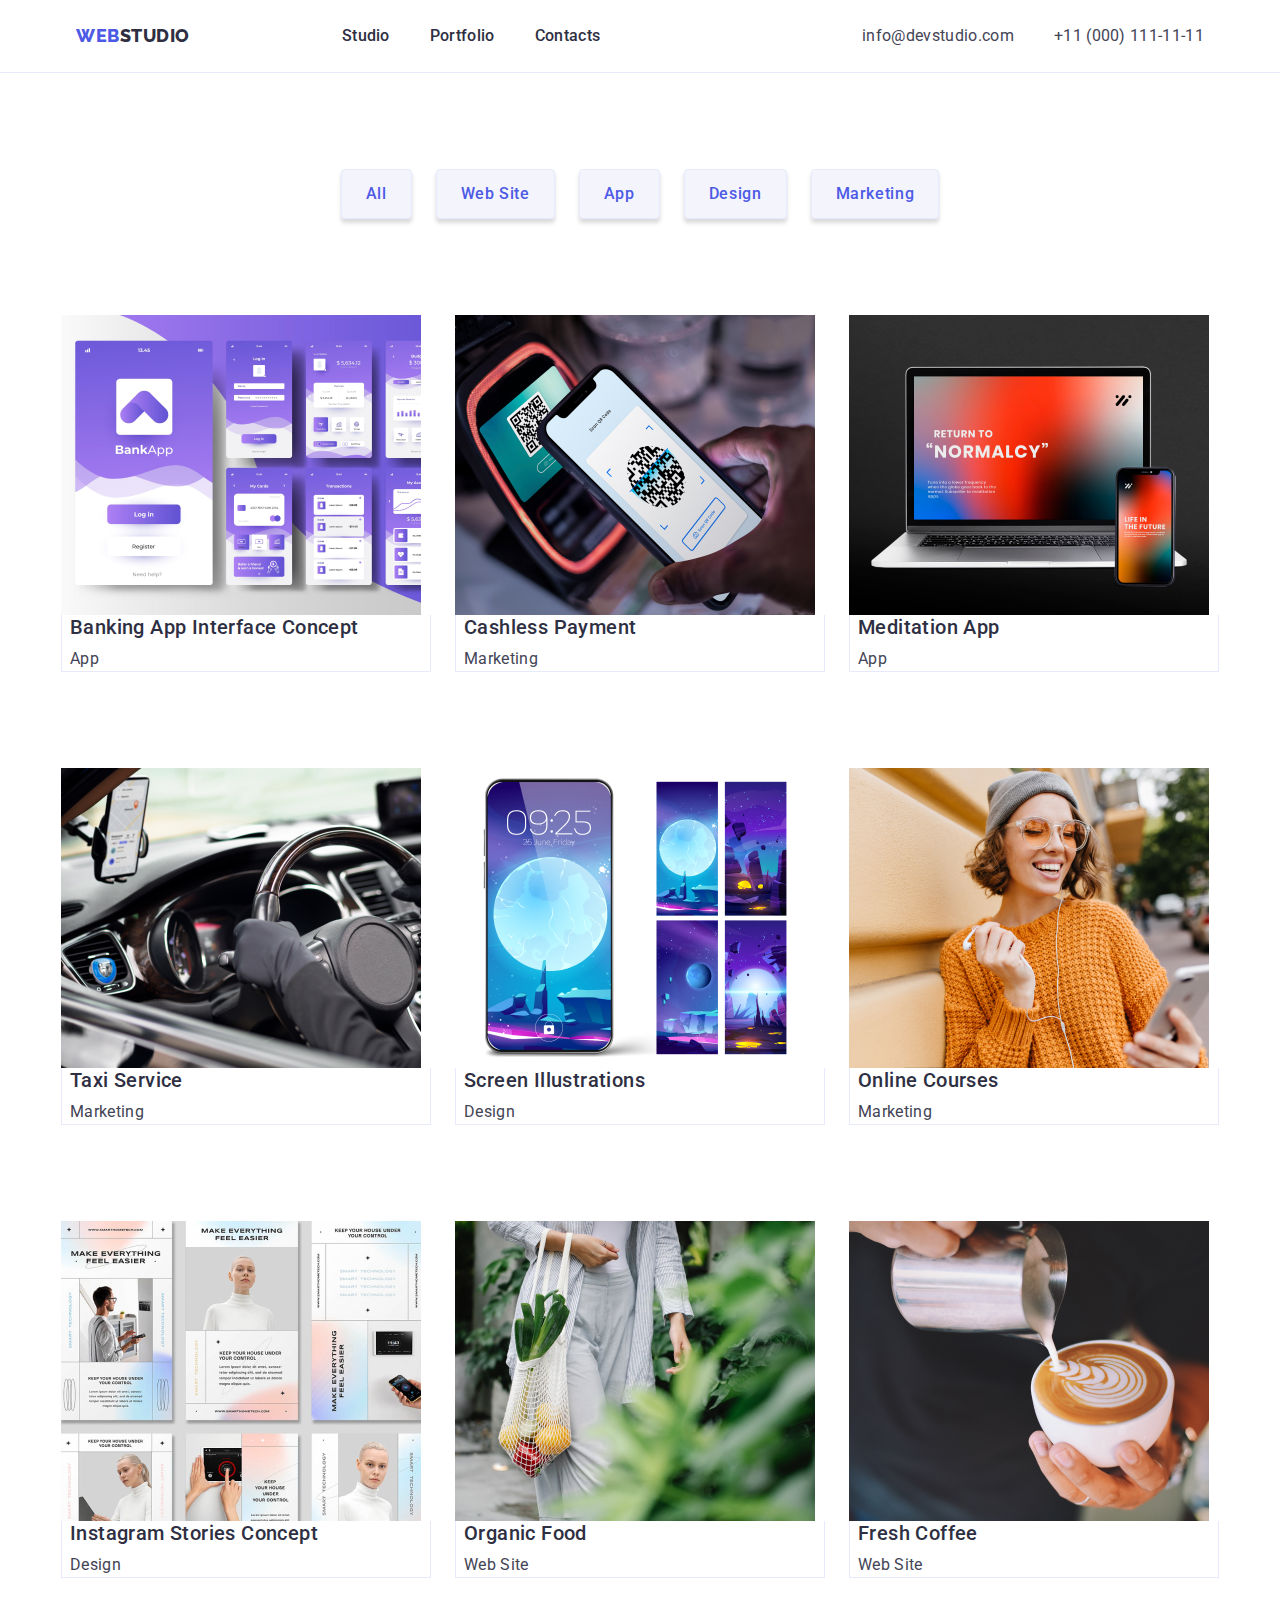
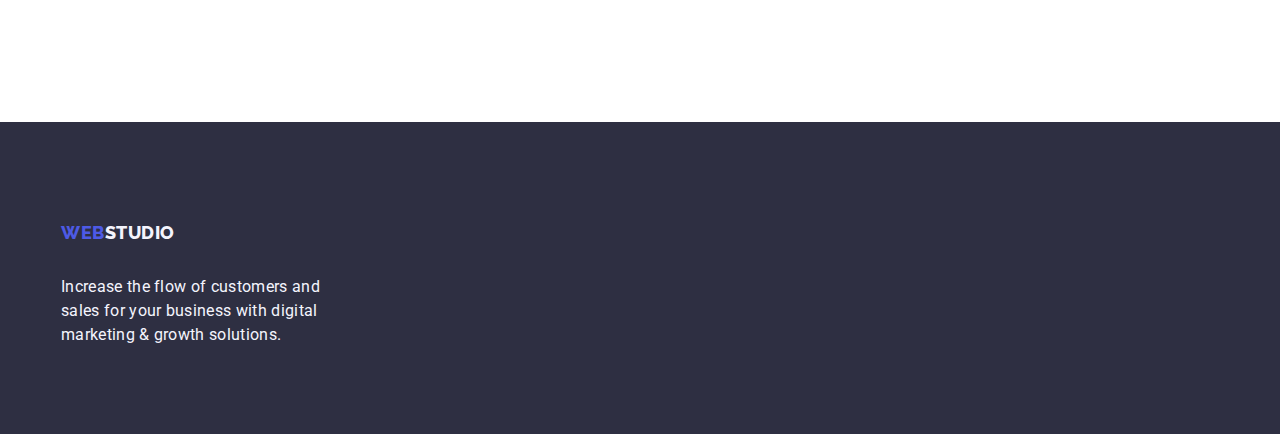
==== commit 73148bd5: "Home mistake" ====
--- a/portfolio.html
+++ b/portfolio.html
@@ -52,7 +52,7 @@
     </header>
 
     <main>
-      <section class="filter">
+      <section class="filter-section">
         <div class="container">
           <h1 class="visually-hidden">Portfolio</h1>
           <ul class="filter list">
--- a/css/style.css
+++ b/css/style.css
@@ -38,6 +38,19 @@
   display: block;
 }
 
+.visually-hidden {
+  position: absolute;
+  width: 1px;
+  height: 1px;
+  margin: -1px;
+  border: 0;
+  padding: 0;
+  white-space: nowrap;
+  clip-path: inset(100%);
+  clip: rect(0 0 0 0);
+  overflow: hidden;
+}
+
 .list {
   list-style: none;
   padding-left: 0;
@@ -55,7 +68,6 @@
 .container {
   width: 1158px;
   margin: 0 auto;
-  padding: 0 15px;
 }
 
 .page-header {
@@ -70,6 +82,7 @@
 
   padding-top: 24px;
   padding-bottom: 24px;
+  padding: 0 15px;
 }
 
 .logo-text {
@@ -235,7 +248,7 @@
   color: var(---primary-fontcolor);
 }
 
-.name-group{
+.name-group {
   margin-bottom: 8px;
 }
 
@@ -256,6 +269,7 @@
   display: flex;
   gap: 24px;
   list-style: none;
+  width: calc((100% - 48px) / 3);
 }
 /* ----------------SECTION 4 */
 .section.team {
@@ -308,10 +322,8 @@
   margin-top: 16px;
 }
 
-.logo-footer.link {
+.logo-footer {
   display: inline-block;
-  display: inline-block
-
   font-family: "Raleway", sans-serif;
   font-weight: 800;
   text-transform: uppercase;
@@ -330,20 +342,19 @@
 }
 
 /* PORFOLIO */
-.filter {
-  /* padding-top: 96px;
-  padding-bottom: 120px; */
+.filter-section {
+  padding-top: 96px;
+  padding-bottom: 120px;
 }
 
 .filter.list {
   display: flex;
   gap: 24px;
   justify-content: center;
-  margin-top: 96px;
   margin-bottom: 72px;
 }
 .work-items {
-  width: calc((100% - 48) / 3);
+  width: calc((100% - 48px) / 3);
 }
 .work.list {
   display: flex;
@@ -381,6 +392,7 @@
 }
 .project.link {
   text-decoration: none;
+  padding: 32px 16px;
 }
 
 .project-text {
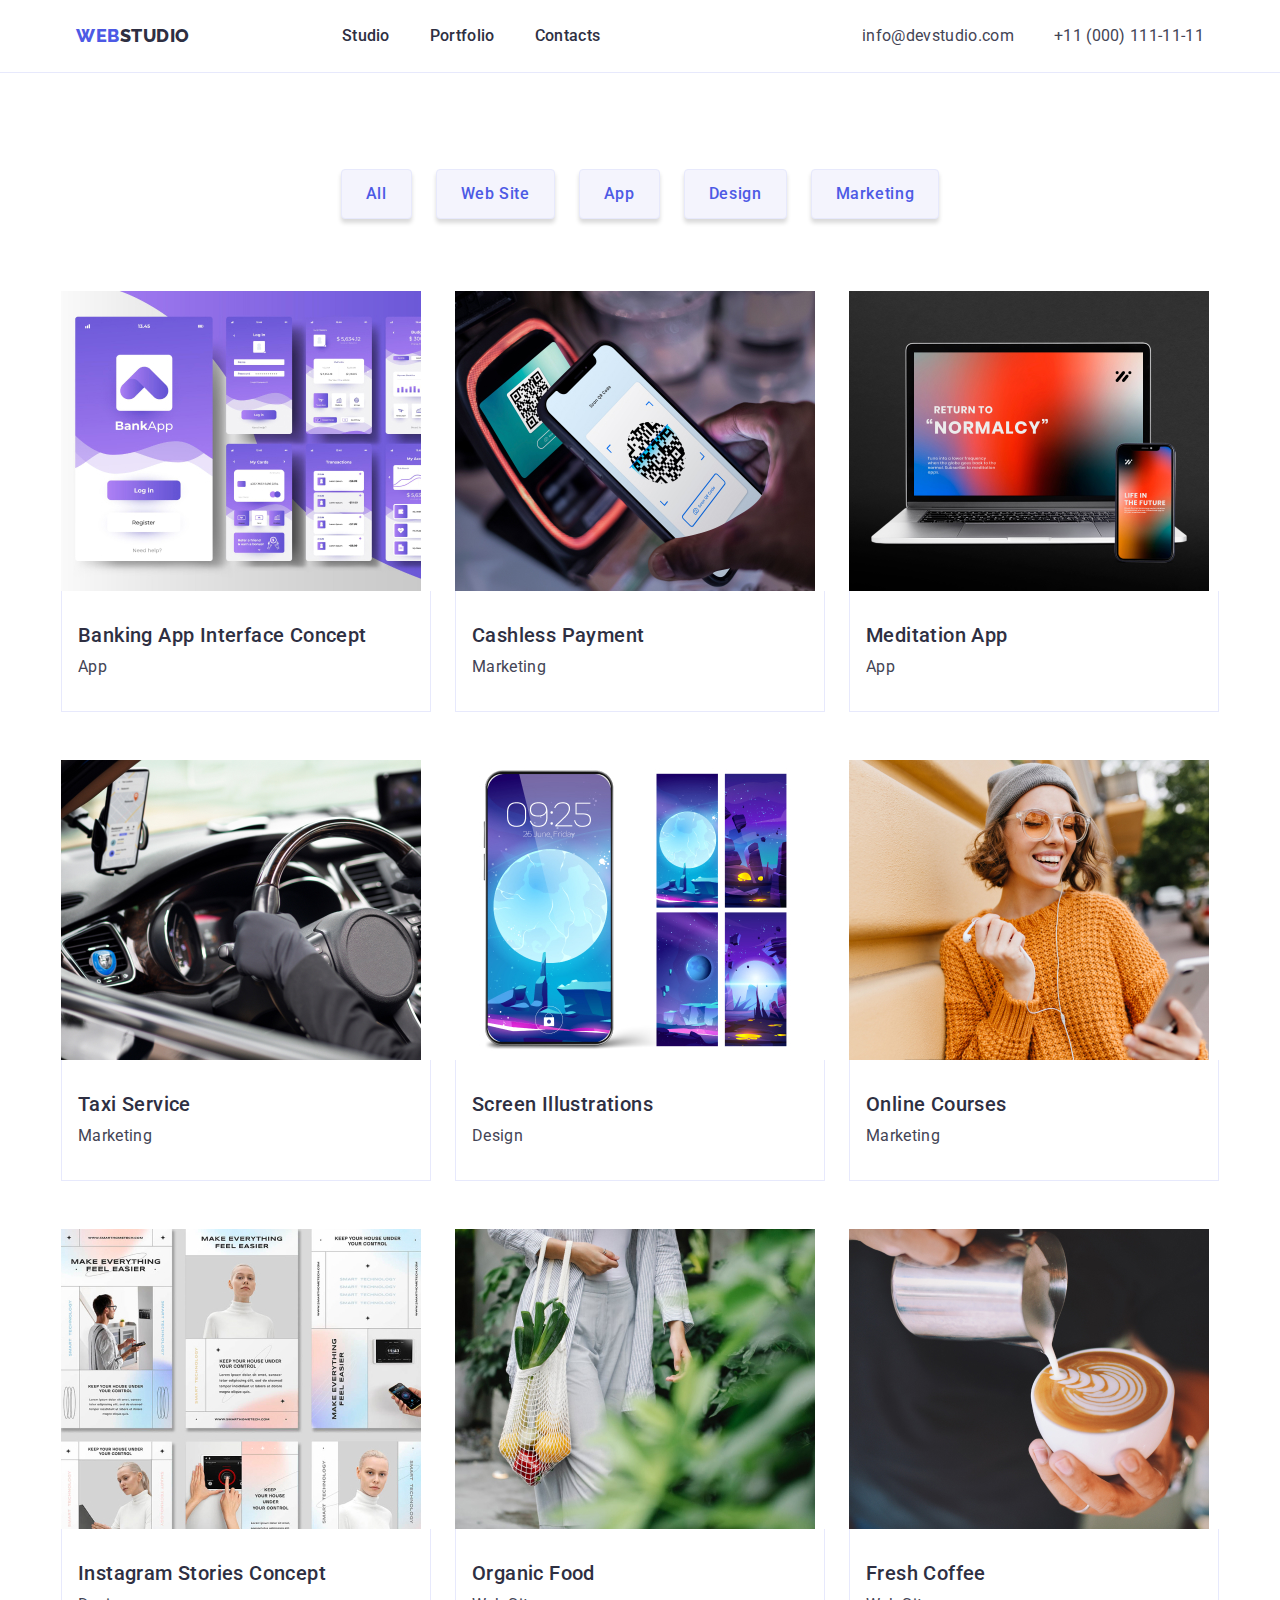
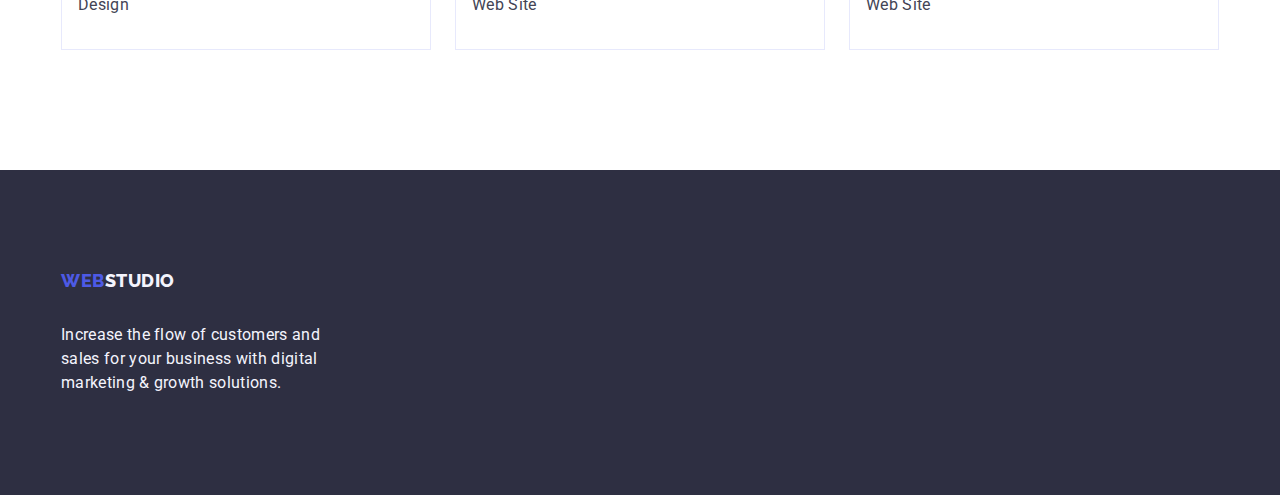
==== commit ff52013b: "DZ3 over" ====
--- a/portfolio.html
+++ b/portfolio.html
@@ -186,7 +186,7 @@
     </main>
     <footer class="footer">
       <div class="container footer-content">
-        <a class="logo-footer link" href="./index.html"
+        <a class="logo-footer" href="./index.html"
           >Web<span class="logo-footer-text">Studio</span></a
         >
         <p class="footer-text">
--- a/css/style.css
+++ b/css/style.css
@@ -269,8 +269,11 @@
   display: flex;
   gap: 24px;
   list-style: none;
+}
+.doing-items {
   width: calc((100% - 48px) / 3);
 }
+
 /* ----------------SECTION 4 */
 .section.team {
   background-color: #f4f4fd;
@@ -302,8 +305,6 @@
   margin-bottom: 8px;
 }
 .container.footer-content {
-  display: flex;
-  flex-direction: column;
 }
 .pref-text {
   text-align: center;
@@ -311,7 +312,7 @@
 
 .footer {
   background-color: var(--textcolor);
-  height: 312px;
+
   padding: 100px 0;
 }
 .footer-text {
@@ -324,6 +325,8 @@
 
 .logo-footer {
   display: inline-block;
+  margin-bottom: 16px;
+
   font-family: "Raleway", sans-serif;
   font-weight: 800;
   text-transform: uppercase;
@@ -333,8 +336,6 @@
   color: var(--primary-logocolor);
   list-style: none;
   text-decoration: none;
-
-  margin-bottom: 16px;
 }
 
 .logo-footer-text {
@@ -373,6 +374,7 @@
   padding-left: 8px;
   padding-right: 8px;
   border-top: none;
+  padding: 32px 16px;
 }
 
 .filt-btn {
@@ -392,7 +394,6 @@
 }
 .project.link {
   text-decoration: none;
-  padding: 32px 16px;
 }
 
 .project-text {
